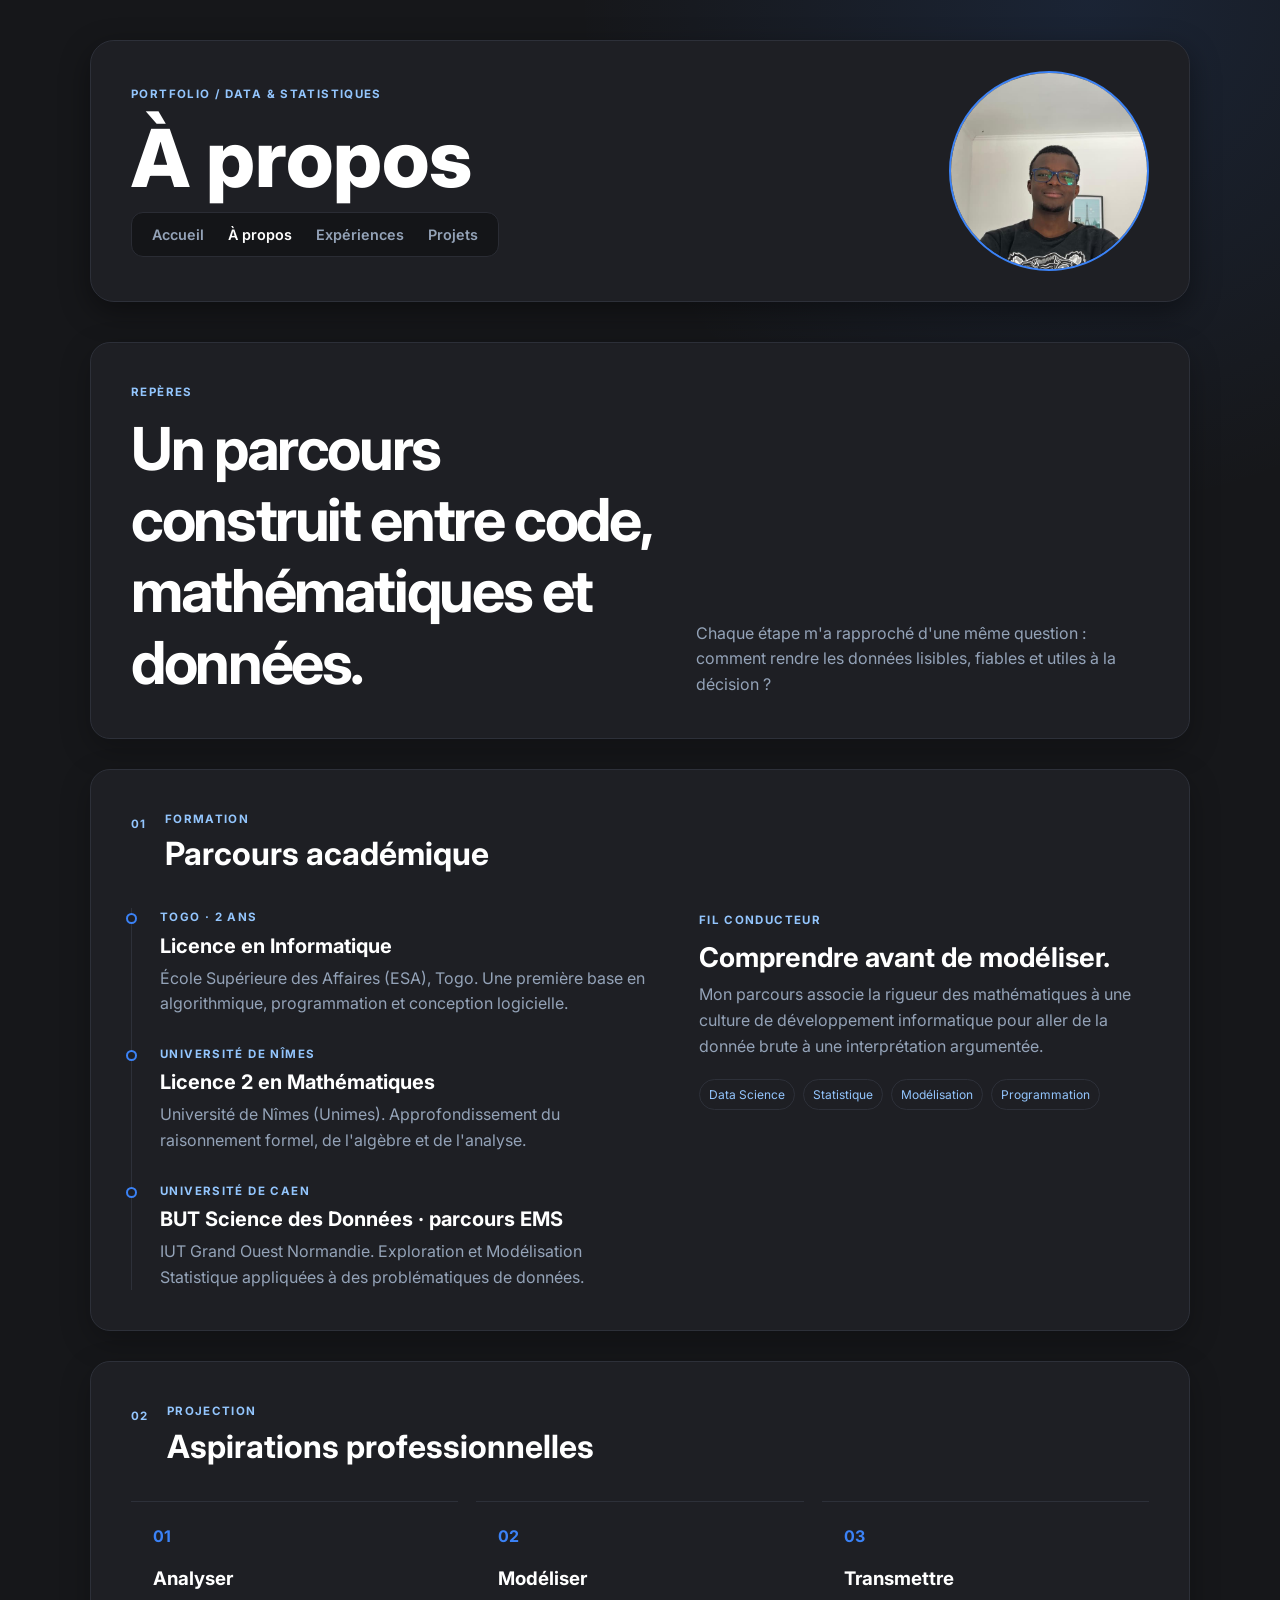
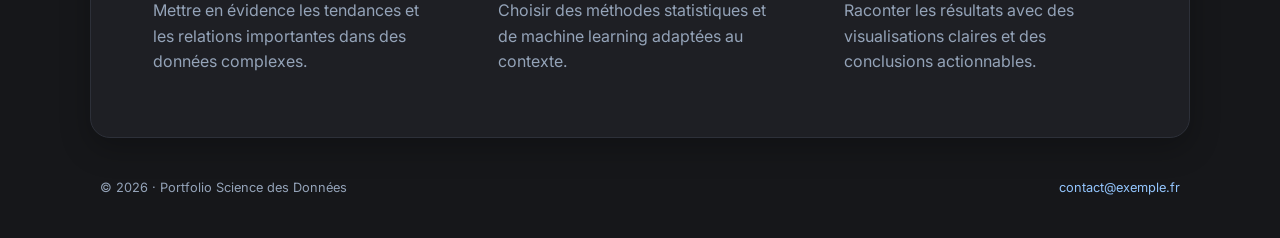
==== apropos.html @ a3a62780 "Je me regal sur mon portfolio" ====
<!DOCTYPE html>
<html lang="fr">
<head>
  <meta charset="UTF-8"><meta name="viewport" content="width=device-width, initial-scale=1.0">
  <meta name="description" content="Parcours académique en informatique, mathématiques et Science des Données.">
  <title>À propos | Portfolio Data</title>
  <link rel="stylesheet" href="style.css"><link rel="preconnect" href="https://fonts.googleapis.com"><link rel="preconnect" href="https://fonts.gstatic.com" crossorigin><link href="https://fonts.googleapis.com/css2?family=Inter:wght@400;500;600;700;800&display=swap" rel="stylesheet">
</head>
<body data-page="apropos">
  <div class="site-container">
    <header class="header-container is-hero" id="heroHeader"><div class="left-block"><p class="eyebrow">Portfolio / Data & statistiques</p><h1 class="greeting">À propos</h1><nav class="nav-bar" aria-label="Navigation principale"><a href="index.html" class="nav-link">Accueil</a><a href="apropos.html" class="nav-link active">À propos</a><a href="experiences.html" class="nav-link">Expériences</a><a href="projets.html" class="nav-link">Projets</a></nav></div><div class="profile-container"><div class="profile-avatar"><img src="Mon_Profil.jpeg" alt="Portrait de l'étudiant en Science des Données"></div></div></header>
    <main class="main-content"><section class="content-section page-intro reveal"><div><p class="eyebrow">Repères</p><h2>Un parcours construit entre code, mathématiques et données.</h2></div><p>Chaque étape m'a rapproché d'une même question : comment rendre les données lisibles, fiables et utiles à la décision ?</p></section>
      <section class="content-section reveal"><div class="section-heading"><span class="section-index">01</span><div><p class="eyebrow">Formation</p><h2>Parcours académique</h2></div></div><div class="about-layout"><div class="timeline"><article class="timeline-item"><span class="timeline-dot"></span><p class="timeline-date">Togo · 2 ans</p><h3>Licence en Informatique</h3><p>École Supérieure des Affaires (ESA), Togo. Une première base en algorithmique, programmation et conception logicielle.</p></article><article class="timeline-item"><span class="timeline-dot"></span><p class="timeline-date">Université de Nîmes</p><h3>Licence 2 en Mathématiques</h3><p>Université de Nîmes (Unimes). Approfondissement du raisonnement formel, de l'algèbre et de l'analyse.</p></article><article class="timeline-item"><span class="timeline-dot"></span><p class="timeline-date">Université de Caen</p><h3>BUT Science des Données · parcours EMS</h3><p>IUT Grand Ouest Normandie. Exploration et Modélisation Statistique appliquées à des problématiques de données.</p></article></div><div class="about-note"><p class="eyebrow">Fil conducteur</p><h3>Comprendre avant de modéliser.</h3><p>Mon parcours associe la rigueur des mathématiques à une culture de développement informatique pour aller de la donnée brute à une interprétation argumentée.</p><div class="tag-list"><span>Data Science</span><span>Statistique</span><span>Modélisation</span><span>Programmation</span></div></div></div></section>
      <section class="content-section reveal"><div class="section-heading"><span class="section-index">02</span><div><p class="eyebrow">Projection</p><h2>Aspirations professionnelles</h2></div></div><div class="goals-grid"><div class="goal-item"><span>01</span><h3>Analyser</h3><p>Mettre en évidence les tendances et les relations importantes dans des données complexes.</p></div><div class="goal-item"><span>02</span><h3>Modéliser</h3><p>Choisir des méthodes statistiques et de machine learning adaptées au contexte.</p></div><div class="goal-item"><span>03</span><h3>Transmettre</h3><p>Raconter les résultats avec des visualisations claires et des conclusions actionnables.</p></div></div></section>
    </main>
    <footer class="site-footer"><p>© 2026 · Portfolio Science des Données</p><a href="mailto:contact@exemple.fr">contact@exemple.fr</a></footer>
  </div><script src="script.js"></script>
</body>
</html>
---- style.css ----
:root {
  --bg-main: #16171a;
  --bg-card: #1e1f24;
  --bg-inner: #141518;
  --border-color: #2d3039;
  --text-primary: #ffffff;
  --text-secondary: #94a3b8;
  --accent-color: #3b82f6;
  --accent-hover: #2563eb;
  --muted-blue: #93c5fd;
  --font-family: "Inter", system-ui, sans-serif;
}

* { box-sizing: border-box; margin: 0; padding: 0; }
html { scroll-behavior: smooth; }
body { background: radial-gradient(circle at 85% 0%, rgba(59, 130, 246, .12), transparent 32rem), var(--bg-main); color: var(--text-secondary); font-family: var(--font-family); line-height: 1.6; padding: 20px; }
.site-container { max-width: 1100px; margin: 0 auto; }
.header-container { min-height: 245px; background: var(--bg-card); border: 1px solid var(--border-color); border-radius: 24px; padding: 30px 40px; margin: 20px auto 40px; display: flex; justify-content: space-between; align-items: center; position: sticky; top: 15px; z-index: 100; box-shadow: 0 10px 30px rgba(0, 0, 0, .4); transition: min-height .35s ease, padding .35s ease, border-radius .35s ease, background .35s ease; }
.left-block { display: flex; flex-direction: column; gap: 14px; }
.eyebrow, .section-index, .card-tag, .timeline-date { color: var(--muted-blue); font-size: .72rem; font-weight: 700; letter-spacing: .12em; text-transform: uppercase; }
.greeting { color: var(--text-primary); font-size: 5rem; font-weight: 800; line-height: 1; transition: font-size .35s ease; }
.nav-bar { display: flex; gap: 24px; background: var(--bg-inner); padding: 10px 20px; border: 1px solid #2a2c34; border-radius: 12px; }
.nav-link { color: var(--text-secondary); font-size: .9rem; font-weight: 600; text-decoration: none; transition: color .2s ease; }
.nav-link:hover, .nav-link.active { color: var(--text-primary); }
.profile-container { margin-left: 40px; }
.profile-avatar { width: 200px; height: 200px; overflow: hidden; border: 2px solid var(--accent-color); border-radius: 50%; background: #2a2c34; flex-shrink: 0; transition: width .35s ease, height .35s ease; }
.profile-avatar img { width: 100%; height: 100%; display: block; object-fit: cover; }
.header-container.is-compact { min-height: 0; padding: 12px 25px; border-radius: 50px; background: rgba(30, 31, 36, .95); backdrop-filter: blur(10px); }
.header-container.is-compact .greeting { font-size: 1.5rem; }
.header-container.is-compact .eyebrow { display: none; }
.header-container.is-compact .profile-avatar { width: 45px; height: 45px; }
.header-container.is-compact .left-block { gap: 0; flex-direction: row; align-items: center; }
.header-container.is-compact .nav-bar { margin-left: 20px; padding-block: 7px; }
.main-content { display: flex; flex-direction: column; gap: 30px; }
.intro-card, .content-section { background: var(--bg-card); border: 1px solid var(--border-color); border-radius: 20px; padding: 40px; box-shadow: 0 10px 30px rgba(0, 0, 0, .25); scroll-margin-top: 130px; }
.intro-card { display: grid; grid-template-columns: 1.5fr 1fr; gap: 35px; }
.badge { display: inline-block; margin-bottom: 20px; padding: 6px 12px; border: 1px solid var(--border-color); border-radius: 999px; background: var(--bg-inner); color: var(--accent-color); font-size: .85rem; font-weight: 600; }
h2, h3, h4 { color: var(--text-primary); line-height: 1.2; }
.intro-card h2 { max-width: 620px; margin-bottom: 15px; font-size: clamp(2.2rem, 5vw, 4rem); letter-spacing: -.04em; }
.summary-text { max-width: 650px; margin-bottom: 30px; font-size: 1.05rem; }
.intro-aside { align-self: end; padding: 24px; border-left: 2px solid var(--accent-color); background: rgba(20, 21, 24, .5); }
.intro-aside strong { display: block; margin: 10px 0; color: var(--text-primary); font-size: 1.2rem; }
.intro-aside strong span { color: var(--accent-color); }
.quick-stats { grid-column: 1 / -1; display: grid; grid-template-columns: repeat(3, 1fr); gap: 20px; margin-top: 5px; }
.stat-item { display: flex; flex-direction: column; gap: 5px; padding-top: 18px; border-top: 1px solid var(--border-color); }
.stat-number { color: var(--text-primary); font-size: 1.5rem; font-weight: 700; }
.stat-label { font-size: .85rem; }
.cta-buttons { display: flex; gap: 15px; flex-wrap: wrap; }
.btn, .card-link, .project-link { font-weight: 600; text-decoration: none; }
.btn { display: inline-block; padding: 12px 20px; border-radius: 10px; transition: transform .2s ease, background-color .2s ease; }
.btn:hover, .project-link:hover, .card-link:hover { transform: translateY(-2px); }
.btn-primary { background: var(--accent-color); color: white; }
.btn-primary:hover { background: var(--accent-hover); }
.btn-secondary { background: var(--bg-inner); color: var(--text-primary); border: 1px solid var(--border-color); }
.section-heading { display: flex; align-items: flex-start; gap: 18px; margin-bottom: 35px; }
.section-heading h2 { margin-top: 7px; font-size: 2rem; }
.section-index { padding-top: 5px; }
.about-layout, .experience-layout { display: grid; grid-template-columns: 1.15fr 1fr; gap: 50px; }
.timeline { position: relative; padding-left: 28px; border-left: 1px solid var(--border-color); }
.timeline-item { position: relative; padding-bottom: 28px; }
.timeline-item:last-child { padding-bottom: 0; }
.timeline-dot { position: absolute; top: 5px; left: -34px; width: 11px; height: 11px; border: 2px solid var(--accent-color); border-radius: 50%; background: var(--bg-card); }
.timeline-date { margin-bottom: 7px; }
.timeline-item h3, .about-note h3, .experience-card h3 { margin-bottom: 8px; font-size: 1.25rem; }
.about-note { padding-top: 3px; }
.about-note h3 { margin-top: 12px; font-size: 1.7rem; }
.tag-list { display: flex; gap: 8px; flex-wrap: wrap; margin-top: 20px; }
.tag-list span, .project-status { padding: 5px 9px; border: 1px solid var(--border-color); border-radius: 999px; color: var(--muted-blue); font-size: .75rem; }
.experience-card { padding: 28px; border: 1px solid var(--border-color); border-radius: 14px; background: var(--bg-inner); }
.experience-card h3 { margin-top: 14px; font-size: 1.7rem; }
.card-link, .project-link { display: inline-flex; justify-content: space-between; margin-top: 25px; color: var(--muted-blue); transition: transform .2s ease; }
.skills-grid { display: grid; grid-template-columns: 1fr 1fr; gap: 12px; }
.skill-group { padding: 18px; border-top: 1px solid var(--border-color); }
.skill-group h3 { margin-bottom: 7px; font-size: 1rem; }
.skill-group p { font-size: .9rem; }
.section-heading-row { justify-content: space-between; }
.section-heading-row > div { display: flex; gap: 18px; }
.section-count { color: var(--muted-blue); font-size: .8rem; }
.projects-grid { display: grid; grid-template-columns: repeat(3, 1fr); gap: 18px; }
.project-card { display: flex; flex-direction: column; min-height: 310px; padding: 23px; border: 1px solid var(--border-color); border-radius: 14px; background: var(--bg-inner); transition: transform .25s ease, border-color .25s ease; }
.project-card:hover { transform: translateY(-5px); border-color: var(--accent-color); }
.project-top { display: flex; justify-content: space-between; align-items: center; margin-bottom: 30px; }
.project-number { color: var(--accent-color); font-weight: 700; }
.project-card h3 { margin-bottom: 12px; font-size: 1.25rem; }
.project-card p { font-size: .9rem; }
.project-card .project-link { margin-top: auto; }
.site-footer { display: flex; justify-content: space-between; padding: 40px 10px 20px; font-size: .8rem; }
.site-footer a { color: var(--muted-blue); text-decoration: none; }
.page-intro { display: grid; grid-template-columns: 1.15fr 1fr; align-items: end; gap: 45px; }
.page-intro h2 { max-width: 650px; margin-top: 12px; font-size: clamp(2.2rem, 5vw, 3.7rem); letter-spacing: -.04em; }
.page-intro > p { max-width: 430px; }
.preview-grid { display: grid; grid-template-columns: repeat(3, 1fr); gap: 18px; }
.preview-card { display: flex; flex-direction: column; min-height: 240px; padding: 23px; border: 1px solid var(--border-color); border-radius: 14px; background: var(--bg-inner); text-decoration: none; transition: transform .25s ease, border-color .25s ease; }
.preview-card:hover { transform: translateY(-5px); border-color: var(--accent-color); }
.preview-card h3 { margin: 14px 0 10px; font-size: 1.2rem; }
.preview-card p { font-size: .9rem; }
.preview-card .card-link { margin-top: auto; }
.goals-grid { display: grid; grid-template-columns: repeat(3, 1fr); gap: 18px; }
.goal-item { padding: 22px; border-top: 1px solid var(--border-color); }
.goal-item > span { color: var(--accent-color); font-weight: 700; }
.goal-item h3 { margin: 18px 0 8px; }
.skills-grid-large .skill-group { min-height: 145px; }
.skill-detail { display: block; margin-top: 12px; color: var(--text-secondary); font-size: .8rem; }
.clean-list { display: grid; gap: 8px; margin-top: 22px; padding-left: 18px; color: var(--text-secondary); font-size: .9rem; }
.placeholder-note { margin-top: 24px; color: var(--muted-blue); font-size: .8rem; }
.reveal { opacity: 0; transform: translateY(18px); transition: opacity .6s ease, transform .6s ease; }
.reveal.visible { opacity: 1; transform: translateY(0); }
@media (prefers-reduced-motion: reduce) { *, *::before, *::after { scroll-behavior: auto !important; transition-duration: .01ms !important; animation-duration: .01ms !important; } .reveal { opacity: 1; transform: none; } }
@media (max-width: 768px) {
  body { padding: 10px; }
  .header-container { min-height: 205px; padding: 25px; }
  .greeting { font-size: 3.2rem; }
  .profile-avatar { width: 140px; height: 140px; }
  .profile-container { margin-left: 20px; }
  .intro-card, .content-section { padding: 28px; }
  .intro-card, .about-layout, .experience-layout { grid-template-columns: 1fr; }
  .page-intro { grid-template-columns: 1fr; gap: 20px; }
  .intro-aside { align-self: auto; }
  .quick-stats, .projects-grid, .preview-grid, .goals-grid { grid-template-columns: 1fr; }
  .project-card { min-height: 260px; }
}
@media (max-width: 550px) {
  .header-container { align-items: flex-start; padding: 20px; }
  .profile-container { margin-left: 10px; }
  .profile-avatar { width: 90px; height: 90px; }
  .greeting { font-size: 2.2rem; }
  .nav-bar { gap: 9px; padding: 8px 10px; flex-wrap: wrap; }
  .nav-link { font-size: .75rem; }
  .header-container.is-compact .left-block { align-items: flex-start; flex-direction: column; }
  .header-container.is-compact .nav-bar { margin: 8px 0 0; }
  .intro-card h2 { font-size: 2.25rem; }
  .section-heading h2 { font-size: 1.6rem; }
  .section-heading-row { flex-direction: column; gap: 12px; }
  .site-footer { flex-direction: column; gap: 8px; }
}
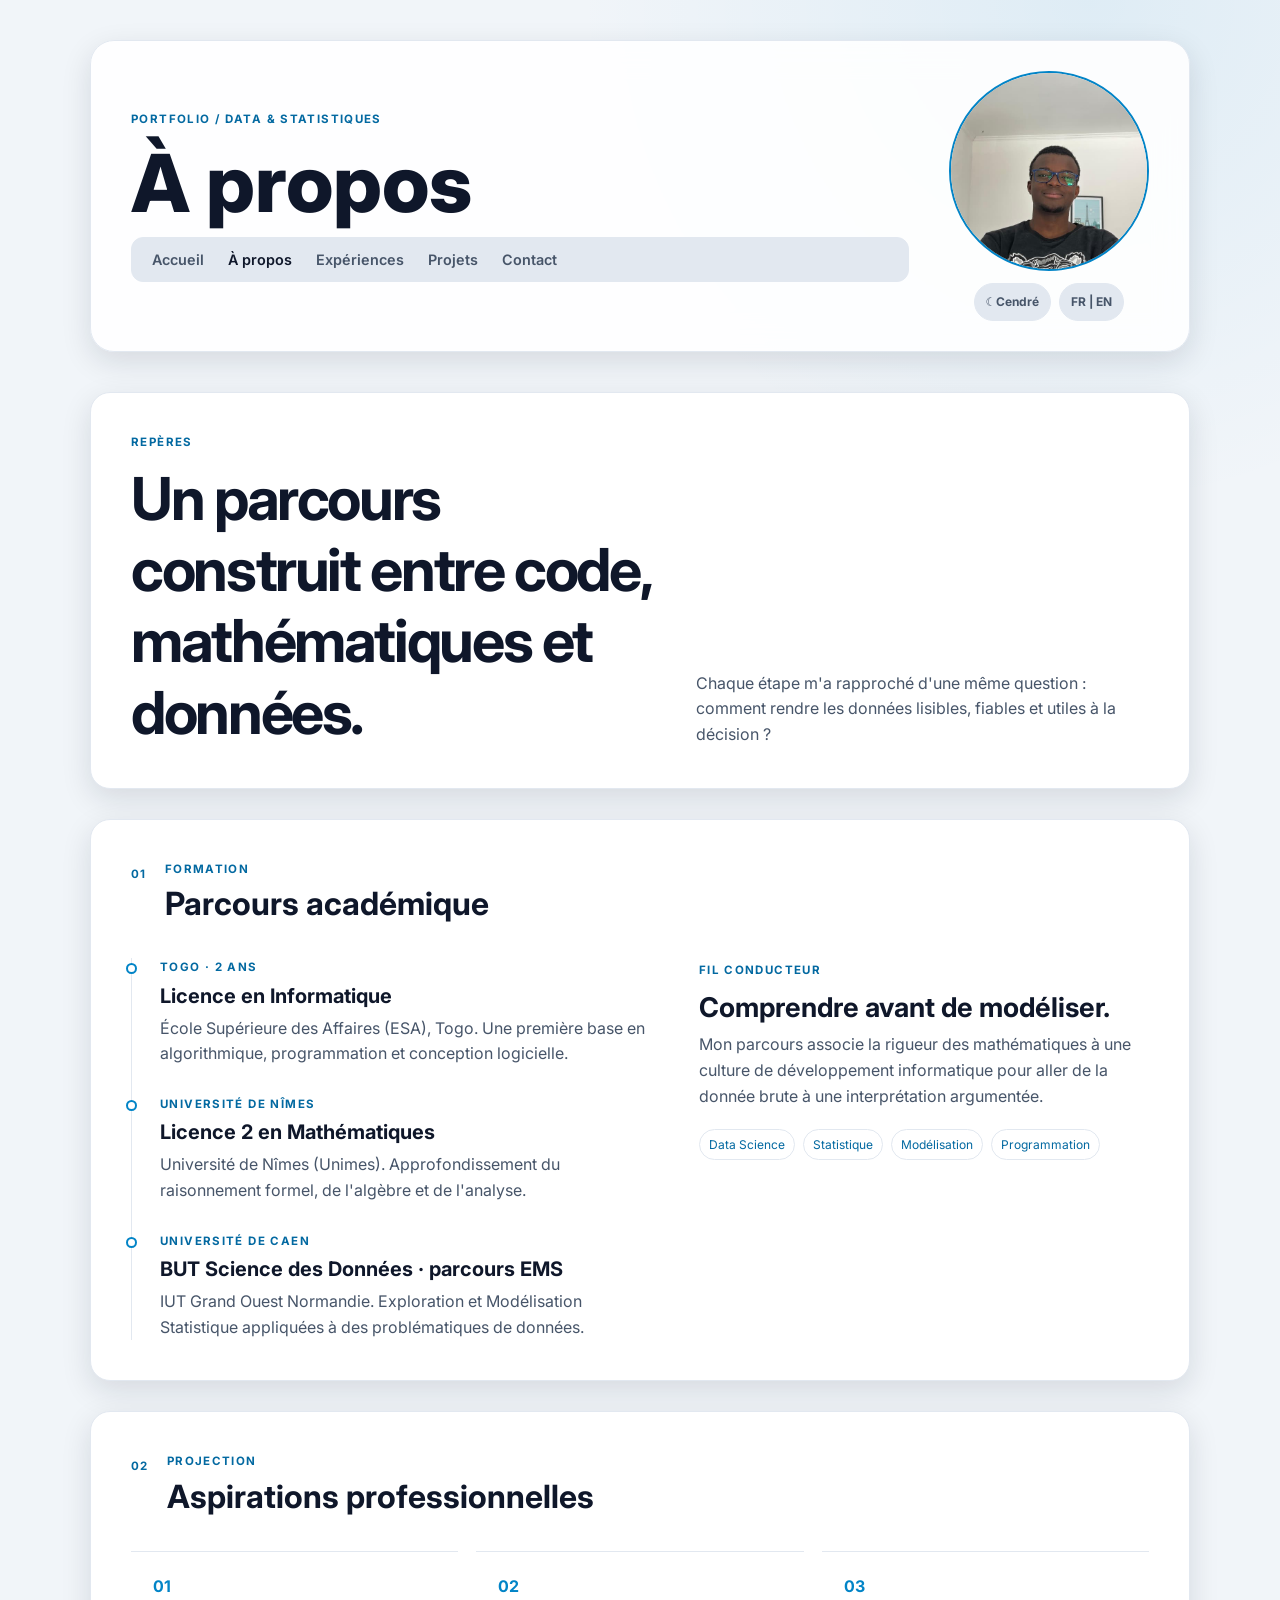
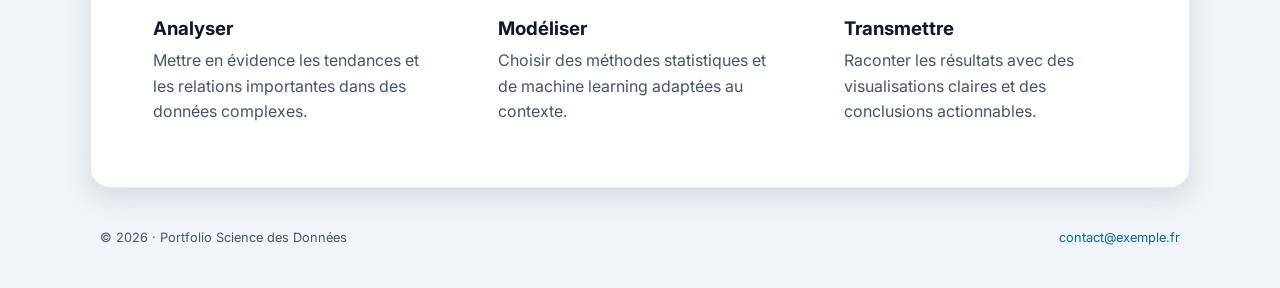
==== commit 997bd902: "un nouveau code" ====
--- a/apropos.html
+++ b/apropos.html
@@ -8,7 +8,7 @@
 </head>
 <body data-page="apropos">
   <div class="site-container">
-    <header class="header-container is-hero" id="heroHeader"><div class="left-block"><p class="eyebrow">Portfolio / Data & statistiques</p><h1 class="greeting">À propos</h1><nav class="nav-bar" aria-label="Navigation principale"><a href="index.html" class="nav-link">Accueil</a><a href="apropos.html" class="nav-link active">À propos</a><a href="experiences.html" class="nav-link">Expériences</a><a href="projets.html" class="nav-link">Projets</a></nav></div><div class="profile-container"><div class="profile-avatar"><img src="Mon_Profil.jpeg" alt="Portrait de l'étudiant en Science des Données"></div></div></header>
+    <header class="header-container is-hero" id="heroHeader"><div class="left-block"><p class="eyebrow">Portfolio / Data & statistiques</p><h1 class="greeting">À propos</h1><nav class="nav-bar" aria-label="Navigation principale"><a href="index.html" class="nav-link">Accueil</a><a href="apropos.html" class="nav-link active">À propos</a><a href="experiences.html" class="nav-link">Expériences</a><a href="projets.html" class="nav-link">Projets</a><a href="contact.html" class="nav-link">Contact</a></nav></div><div class="header-actions"><button class="theme-toggle" type="button" aria-label="Changer de thème"><span aria-hidden="true">◐</span><span class="theme-label">Bleu</span></button><button class="language-toggle" type="button" aria-label="Changer de langue">FR <span aria-hidden="true">|</span> EN</button></div><div class="profile-container"><div class="profile-avatar"><img src="Mon_Profil.jpeg" alt="Portrait de l'étudiant en Science des Données"></div></div></header>
     <main class="main-content"><section class="content-section page-intro reveal"><div><p class="eyebrow">Repères</p><h2>Un parcours construit entre code, mathématiques et données.</h2></div><p>Chaque étape m'a rapproché d'une même question : comment rendre les données lisibles, fiables et utiles à la décision ?</p></section>
       <section class="content-section reveal"><div class="section-heading"><span class="section-index">01</span><div><p class="eyebrow">Formation</p><h2>Parcours académique</h2></div></div><div class="about-layout"><div class="timeline"><article class="timeline-item"><span class="timeline-dot"></span><p class="timeline-date">Togo · 2 ans</p><h3>Licence en Informatique</h3><p>École Supérieure des Affaires (ESA), Togo. Une première base en algorithmique, programmation et conception logicielle.</p></article><article class="timeline-item"><span class="timeline-dot"></span><p class="timeline-date">Université de Nîmes</p><h3>Licence 2 en Mathématiques</h3><p>Université de Nîmes (Unimes). Approfondissement du raisonnement formel, de l'algèbre et de l'analyse.</p></article><article class="timeline-item"><span class="timeline-dot"></span><p class="timeline-date">Université de Caen</p><h3>BUT Science des Données · parcours EMS</h3><p>IUT Grand Ouest Normandie. Exploration et Modélisation Statistique appliquées à des problématiques de données.</p></article></div><div class="about-note"><p class="eyebrow">Fil conducteur</p><h3>Comprendre avant de modéliser.</h3><p>Mon parcours associe la rigueur des mathématiques à une culture de développement informatique pour aller de la donnée brute à une interprétation argumentée.</p><div class="tag-list"><span>Data Science</span><span>Statistique</span><span>Modélisation</span><span>Programmation</span></div></div></div></section>
       <section class="content-section reveal"><div class="section-heading"><span class="section-index">02</span><div><p class="eyebrow">Projection</p><h2>Aspirations professionnelles</h2></div></div><div class="goals-grid"><div class="goal-item"><span>01</span><h3>Analyser</h3><p>Mettre en évidence les tendances et les relations importantes dans des données complexes.</p></div><div class="goal-item"><span>02</span><h3>Modéliser</h3><p>Choisir des méthodes statistiques et de machine learning adaptées au contexte.</p></div><div class="goal-item"><span>03</span><h3>Transmettre</h3><p>Raconter les résultats avec des visualisations claires et des conclusions actionnables.</p></div></div></section>
--- a/style.css
+++ b/style.css
@@ -1,44 +1,67 @@
 :root {
-  --bg-main: #16171a;
-  --bg-card: #1e1f24;
-  --bg-inner: #141518;
-  --border-color: #2d3039;
-  --text-primary: #ffffff;
-  --text-secondary: #94a3b8;
-  --accent-color: #3b82f6;
-  --accent-hover: #2563eb;
-  --muted-blue: #93c5fd;
+  --bg-main: #f1f5f9;
+  --bg-card: #ffffff;
+  --bg-inner: #e2e8f0;
+  --border-color: #e2e8f0;
+  --text-primary: #0f172a;
+  --text-secondary: #475569;
+  --accent-color: #0284c7;
+  --accent-hover: #0369a1;
+  --muted-blue: #0369a1;
+  --header-compact-bg: rgba(255, 255, 255, .94);
+  --header-bg: rgba(255, 255, 255, .88);
+  --aside-bg: rgba(241, 245, 249, .75);
+  --shadow-color: rgba(15, 23, 42, .12);
   --font-family: "Inter", system-ui, sans-serif;
 }
+:root[data-theme="dark"] { --bg-main: #16171a; --bg-card: #1e1f24; --bg-inner: #141518; --border-color: #2d3039; --text-primary: #ffffff; --text-secondary: #94a3b8; --accent-color: #3b82f6; --accent-hover: #2563eb; --muted-blue: #93c5fd; --header-compact-bg: rgba(30, 31, 36, .95); --header-bg: rgba(30, 31, 36, .88); --aside-bg: rgba(20, 21, 24, .5); --shadow-color: rgba(0, 0, 0, .4); }
 
 * { box-sizing: border-box; margin: 0; padding: 0; }
 html { scroll-behavior: smooth; }
-body { background: radial-gradient(circle at 85% 0%, rgba(59, 130, 246, .12), transparent 32rem), var(--bg-main); color: var(--text-secondary); font-family: var(--font-family); line-height: 1.6; padding: 20px; }
+body { background: radial-gradient(circle at 85% 0%, rgba(2, 132, 199, .08), transparent 32rem), var(--bg-main); color: var(--text-secondary); font-family: var(--font-family); line-height: 1.6; padding: 20px; transition: background-color .25s ease, color .25s ease; }
 .site-container { max-width: 1100px; margin: 0 auto; }
-.header-container { min-height: 245px; background: var(--bg-card); border: 1px solid var(--border-color); border-radius: 24px; padding: 30px 40px; margin: 20px auto 40px; display: flex; justify-content: space-between; align-items: center; position: sticky; top: 15px; z-index: 100; box-shadow: 0 10px 30px rgba(0, 0, 0, .4); transition: min-height .35s ease, padding .35s ease, border-radius .35s ease, background .35s ease; }
-.left-block { display: flex; flex-direction: column; gap: 14px; }
+.header-container { width: 100%; height: 312px; min-height: 312px; background: var(--header-bg); border: 1px solid var(--border-color); border-bottom-color: var(--border-color); border-radius: 24px; padding: 30px 40px; margin: 20px auto 40px; display: flex; flex-wrap: nowrap; justify-content: space-between; align-items: center; position: sticky; top: 15px; z-index: 100; box-shadow: 0 10px 30px var(--shadow-color); backdrop-filter: blur(16px); -webkit-backdrop-filter: blur(16px); transition: height .35s ease, min-height .35s ease, padding .35s ease, margin-bottom .35s ease, border-radius .35s ease, background .35s ease; }
+.left-block { position: relative; display: flex; flex: 1 1 auto; min-width: 0; flex-direction: column; gap: 14px; }
 .eyebrow, .section-index, .card-tag, .timeline-date { color: var(--muted-blue); font-size: .72rem; font-weight: 700; letter-spacing: .12em; text-transform: uppercase; }
 .greeting { color: var(--text-primary); font-size: 5rem; font-weight: 800; line-height: 1; transition: font-size .35s ease; }
-.nav-bar { display: flex; gap: 24px; background: var(--bg-inner); padding: 10px 20px; border: 1px solid #2a2c34; border-radius: 12px; }
+.nav-bar { display: flex; flex-direction: row; width: justify-content !important; align-items: center; gap: 24px; background: var(--bg-inner); padding: 10px 20px; border: 1px solid var(--border-color); border-radius: 12px; }
+.nav-bar .nav-link { min-height: 0; display: flex; align-items: center; padding: 0; border-radius: 8px; }
+.nav-bar .nav-link:hover, .nav-bar .nav-link.active { background: transparent; }
 .nav-link { color: var(--text-secondary); font-size: .9rem; font-weight: 600; text-decoration: none; transition: color .2s ease; }
 .nav-link:hover, .nav-link.active { color: var(--text-primary); }
-.profile-container { margin-left: 40px; }
-.profile-avatar { width: 200px; height: 200px; overflow: hidden; border: 2px solid var(--accent-color); border-radius: 50%; background: #2a2c34; flex-shrink: 0; transition: width .35s ease, height .35s ease; }
+.mobile-language-toggle { display: none; border: 0; border-top: 1px solid var(--border-color); background: transparent; color: var(--muted-blue); cursor: pointer; font: inherit; font-size: .8rem; font-weight: 700; padding: 12px; text-align: left; }
+.mobile-menu-toggle { display: none; align-items: center; gap: 9px; width: fit-content; border: 1px solid var(--border-color); border-radius: 9px; background: var(--bg-inner); color: var(--text-primary); cursor: pointer; font: inherit; font-size: .82rem; font-weight: 700; padding: 10px 13px; }
+.menu-icon { display: grid; gap: 4px; width: 18px; }
+.menu-icon span { display: block; height: 2px; border-radius: 2px; background: currentColor; transition: transform .2s ease, opacity .2s ease; }
+.mobile-menu-toggle[aria-expanded="true"] .menu-icon span:first-child { transform: translateY(6px) rotate(45deg); }
+.mobile-menu-toggle[aria-expanded="true"] .menu-icon span:nth-child(2) { opacity: 0; }
+.mobile-menu-toggle[aria-expanded="true"] .menu-icon span:last-child { transform: translateY(-6px) rotate(-45deg); }
+.profile-container { display: flex; flex: 0 0 auto; flex-direction: column; align-items: center; gap: 12px; margin-left: 40px; }
+.header-actions { display: flex; align-items: center; justify-content: center; gap: 8px; }
+.theme-toggle, .language-toggle { border: 1px solid var(--border-color); border-radius: 999px; background: var(--bg-inner); color: var(--text-secondary); cursor: pointer; font: inherit; font-size: .75rem; font-weight: 700; padding: 8px 11px; }
+.theme-toggle:hover, .language-toggle:hover { color: var(--text-primary); border-color: var(--accent-color); }
+.profile-avatar { width: 200px; height: 200px; overflow: hidden; border: 2px solid var(--accent-color); border-radius: 50%; background: var(--bg-inner); flex-shrink: 0; transition: width .35s ease, height .35s ease; }
 .profile-avatar img { width: 100%; height: 100%; display: block; object-fit: cover; }
-.header-container.is-compact { min-height: 0; padding: 12px 25px; border-radius: 50px; background: rgba(30, 31, 36, .95); backdrop-filter: blur(10px); }
+.header-container.is-compact { height: 71px; min-height: 71px; padding: 12px 25px; margin-bottom: 281px; border-radius: 50px; background: var(--header-compact-bg); backdrop-filter: blur(10px); }
 .header-container.is-compact .greeting { font-size: 1.5rem; }
 .header-container.is-compact .eyebrow { display: none; }
 .header-container.is-compact .profile-avatar { width: 45px; height: 45px; }
+.header-container.is-compact .profile-container { flex-direction: row; gap: 8px; margin-left: 20px; }
+.header-container.is-compact .header-actions { margin: 0; }
 .header-container.is-compact .left-block { gap: 0; flex-direction: row; align-items: center; }
-.header-container.is-compact .nav-bar { margin-left: 20px; padding-block: 7px; }
+.header-container.is-compact .mobile-menu-toggle { display: inline-flex; order: -1; margin-right: 10px; }
+.header-container.is-compact .nav-bar { position: absolute; top: calc(100% + 10px); left: 0; z-index: 20; display: none; width: 240px; margin: 0; flex-direction: column; align-items: stretch; gap: 0; padding: 6px; background: var(--header-bg); border: 1px solid var(--border-color); border-radius: 14px; box-shadow: 0 14px 30px var(--shadow-color); backdrop-filter: blur(16px); -webkit-backdrop-filter: blur(16px); }
+.header-container.is-compact .nav-bar.is-open { display: flex; }
+.header-container.is-compact .nav-bar.is-open .nav-link { min-height: 44px; display: flex; align-items: center; padding: 8px 12px; }
+.header-container.is-compact .nav-bar.is-open .mobile-language-toggle { display: block; min-height: 44px; }
 .main-content { display: flex; flex-direction: column; gap: 30px; }
-.intro-card, .content-section { background: var(--bg-card); border: 1px solid var(--border-color); border-radius: 20px; padding: 40px; box-shadow: 0 10px 30px rgba(0, 0, 0, .25); scroll-margin-top: 130px; }
+.intro-card, .content-section { background: var(--bg-card); border: 1px solid var(--border-color); border-radius: 20px; padding: 40px; box-shadow: 0 10px 30px var(--shadow-color); scroll-margin-top: 130px; }
 .intro-card { display: grid; grid-template-columns: 1.5fr 1fr; gap: 35px; }
 .badge { display: inline-block; margin-bottom: 20px; padding: 6px 12px; border: 1px solid var(--border-color); border-radius: 999px; background: var(--bg-inner); color: var(--accent-color); font-size: .85rem; font-weight: 600; }
 h2, h3, h4 { color: var(--text-primary); line-height: 1.2; }
 .intro-card h2 { max-width: 620px; margin-bottom: 15px; font-size: clamp(2.2rem, 5vw, 4rem); letter-spacing: -.04em; }
 .summary-text { max-width: 650px; margin-bottom: 30px; font-size: 1.05rem; }
-.intro-aside { align-self: end; padding: 24px; border-left: 2px solid var(--accent-color); background: rgba(20, 21, 24, .5); }
+.intro-aside { align-self: end; padding: 24px; border-left: 2px solid var(--accent-color); background: var(--aside-bg); }
 .intro-aside strong { display: block; margin: 10px 0; color: var(--text-primary); font-size: 1.2rem; }
 .intro-aside strong span { color: var(--accent-color); }
 .quick-stats { grid-column: 1 / -1; display: grid; grid-template-columns: repeat(3, 1fr); gap: 20px; margin-top: 5px; }
@@ -103,12 +126,41 @@
 .skill-detail { display: block; margin-top: 12px; color: var(--text-secondary); font-size: .8rem; }
 .clean-list { display: grid; gap: 8px; margin-top: 22px; padding-left: 18px; color: var(--text-secondary); font-size: .9rem; }
 .placeholder-note { margin-top: 24px; color: var(--muted-blue); font-size: .8rem; }
+.contact-layout { display: grid; grid-template-columns: .8fr 1.2fr; gap: 45px; }
+.contact-intro h2 { margin: 12px 0; font-size: 2.2rem; }
+.contact-form { display: grid; gap: 16px; }
+.form-row { display: grid; grid-template-columns: 1fr 1fr; gap: 16px; }
+.form-field { display: grid; gap: 7px; }
+.form-field label { color: var(--text-primary); font-size: .82rem; font-weight: 700; }
+.form-field input, .form-field textarea { width: 100%; border: 1px solid var(--border-color); border-radius: 8px; background: var(--bg-inner); color: var(--text-primary); font: inherit; padding: 12px 14px; }
+.form-field textarea { min-height: 155px; resize: vertical; }
+.form-field input:focus, .form-field textarea:focus { outline: 2px solid var(--accent-color); outline-offset: 2px; }
+.form-status { min-height: 1.5em; color: var(--muted-blue); font-size: .88rem; }
 .reveal { opacity: 0; transform: translateY(18px); transition: opacity .6s ease, transform .6s ease; }
 .reveal.visible { opacity: 1; transform: translateY(0); }
 @media (prefers-reduced-motion: reduce) { *, *::before, *::after { scroll-behavior: auto !important; transition-duration: .01ms !important; animation-duration: .01ms !important; } .reveal { opacity: 1; transform: none; } }
+@media (max-width: 900px) {
+  .header-container { padding-inline: 28px; }
+  .left-block { flex: 1 1 calc(100% - 110px); min-width: 0; }
+  .mobile-menu-toggle { display: inline-flex; align-self: flex-start; }
+  .header-container .nav-bar { position: absolute; top: calc(100% + 10px); left: 0; z-index: 20; display: none; width: 100%; min-width: 220px; margin: 0; flex-direction: column; align-items: stretch; gap: 0; padding: 8px; background: var(--header-bg); border: 1px solid var(--border-color); border-radius: 14px; box-shadow: 0 14px 30px var(--shadow-color); backdrop-filter: blur(16px); -webkit-backdrop-filter: blur(16px); }
+  .header-container .nav-bar.is-open { display: flex; padding: 6px; }
+  .header-container .nav-bar.is-open .nav-link { min-height: 44px; display: flex; align-items: center; padding: 8px 12px; }
+  .header-container .nav-bar.is-open .nav-link:hover, .header-container .nav-bar.is-open .nav-link.active { background: var(--bg-inner); }
+  .header-container .nav-bar.is-open .mobile-language-toggle { display: block; min-height: 44px; }
+}
 @media (max-width: 768px) {
   body { padding: 10px; }
-  .header-container { min-height: 205px; padding: 25px; }
+  .header-container { height: 205px; min-height: 205px; padding: 25px; flex-wrap: nowrap; }
+  .header-container.is-compact { margin-bottom: 174px; }
+  .left-block { flex: 1 1 auto; min-width: 0; }
+  .header-container.is-compact .left-block { flex-direction: row; flex-wrap: wrap; align-items: center; gap: 8px; }
+  .header-container.is-compact .nav-bar { margin: 0; }
+  .mobile-menu-toggle { display: inline-flex; align-self: flex-start; }
+  .header-container .nav-bar { display: none; width: 100%; margin: 0; }
+  .header-container .nav-bar.is-open { display: flex; flex-direction: column; gap: 0; padding: 6px; }
+  .header-container .nav-bar.is-open .nav-link { min-height: 44px; display: flex; align-items: center; padding: 8px 12px; }
+  .header-container .nav-bar.is-open .mobile-language-toggle { display: block; min-height: 44px; }
   .greeting { font-size: 3.2rem; }
   .profile-avatar { width: 140px; height: 140px; }
   .profile-container { margin-left: 20px; }
@@ -118,18 +170,23 @@
   .intro-aside { align-self: auto; }
   .quick-stats, .projects-grid, .preview-grid, .goals-grid { grid-template-columns: 1fr; }
   .project-card { min-height: 260px; }
+  .contact-layout { grid-template-columns: 1fr; gap: 28px; }
 }
 @media (max-width: 550px) {
   .header-container { align-items: flex-start; padding: 20px; }
-  .profile-container { margin-left: 10px; }
+  .profile-container { flex: 0 0 auto; margin-left: 10px; }
   .profile-avatar { width: 90px; height: 90px; }
   .greeting { font-size: 2.2rem; }
   .nav-bar { gap: 9px; padding: 8px 10px; flex-wrap: wrap; }
   .nav-link { font-size: .75rem; }
-  .header-container.is-compact .left-block { align-items: flex-start; flex-direction: column; }
-  .header-container.is-compact .nav-bar { margin: 8px 0 0; }
+  .header-container.is-compact .left-block { align-items: flex-start; flex-direction: row; flex-wrap: wrap; }
+  .header-container.is-compact .nav-bar { margin: 0; }
   .intro-card h2 { font-size: 2.25rem; }
   .section-heading h2 { font-size: 1.6rem; }
   .section-heading-row { flex-direction: column; gap: 12px; }
   .site-footer { flex-direction: column; gap: 8px; }
+  .header-container.is-compact .profile-container { margin-left: 10px; }
+  .header-container.is-compact .theme-label { display: none; }
+  .header-container.is-compact .theme-toggle, .header-container.is-compact .language-toggle { padding-inline: 9px; }
+  .form-row { grid-template-columns: 1fr; }
 }
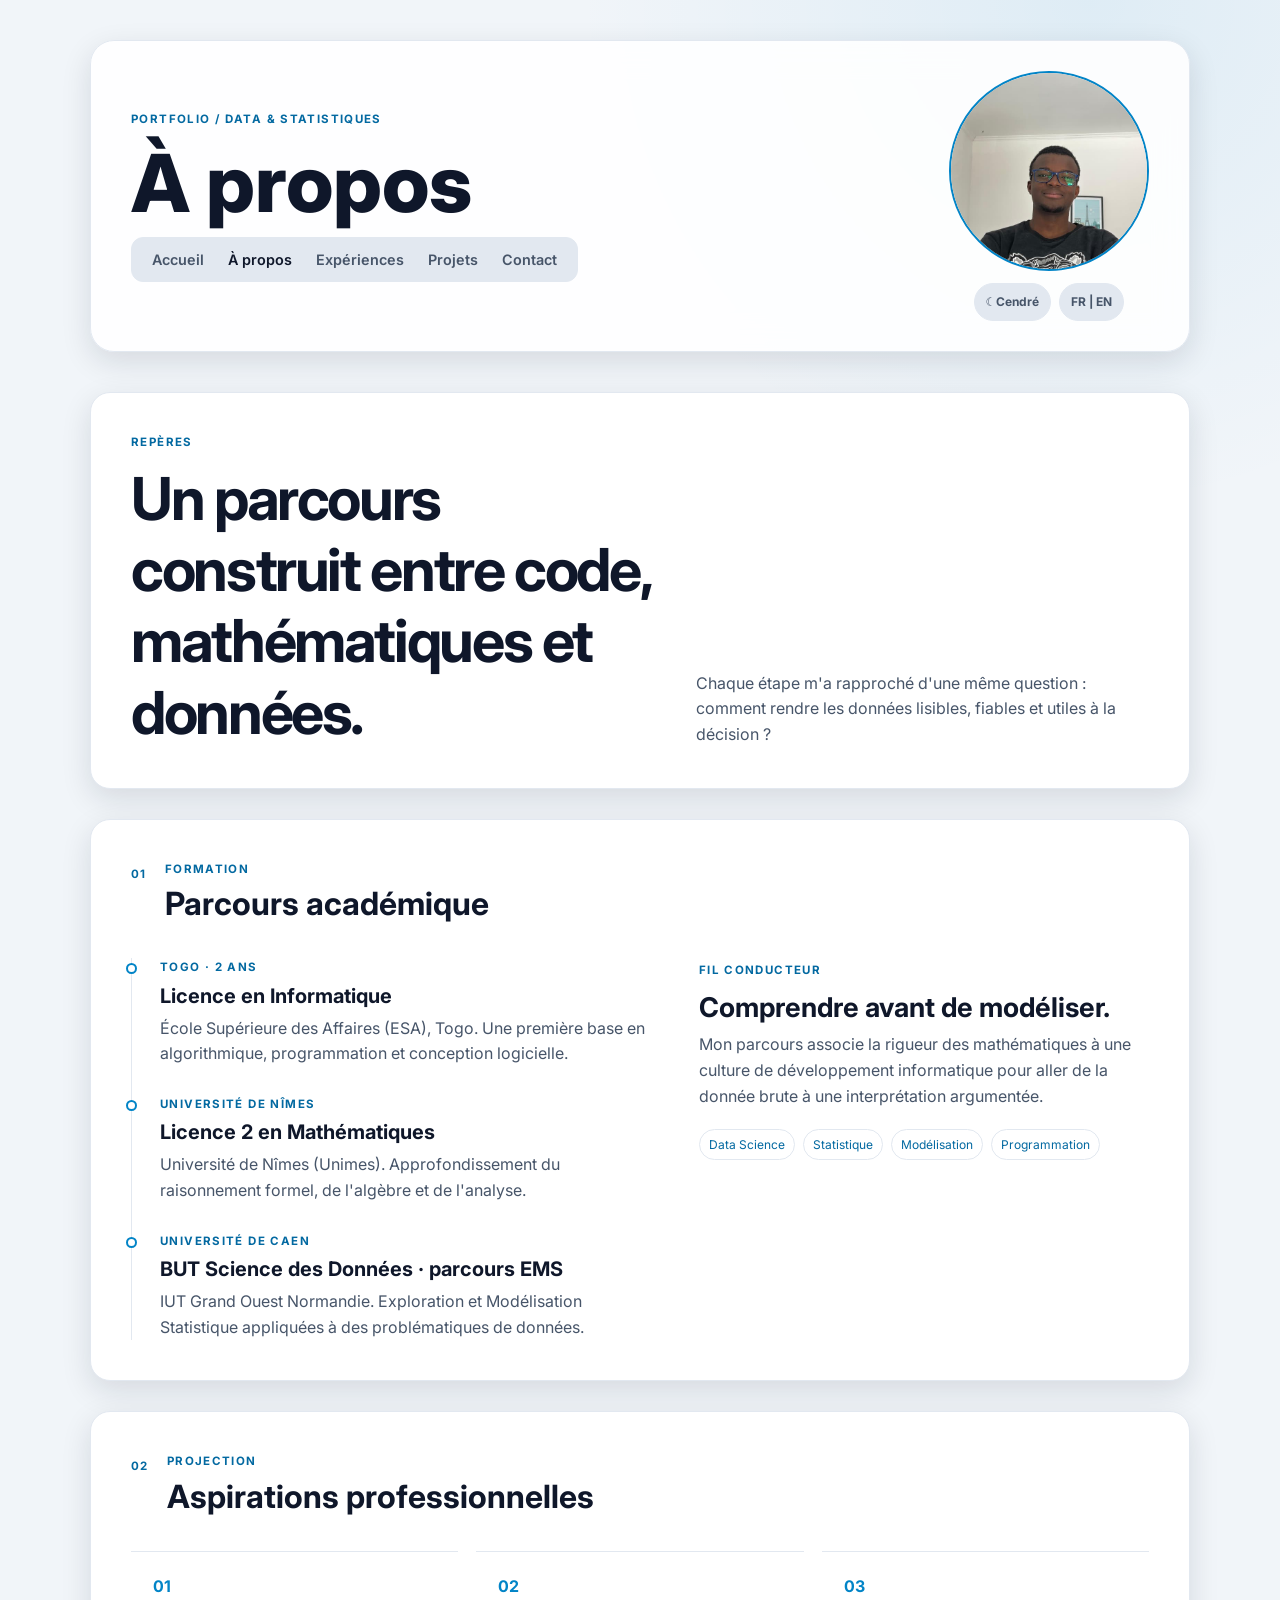
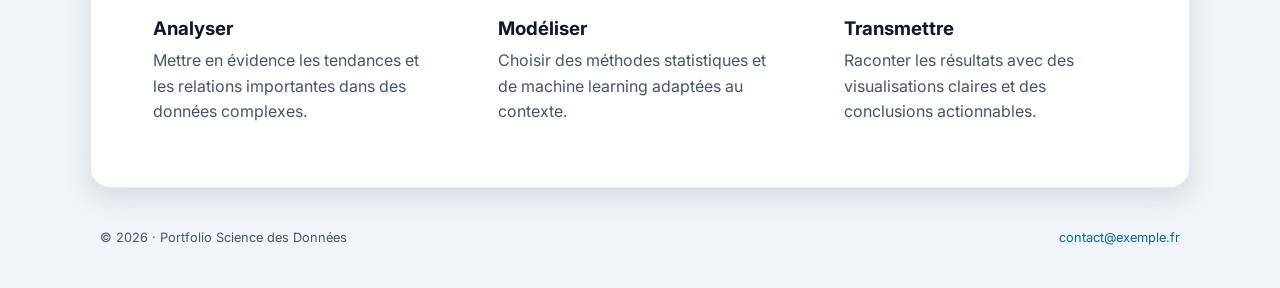
==== commit 3b1864bf: "une nouvelle modification" ====
--- a/apropos.html
+++ b/apropos.html
@@ -1,19 +1,126 @@
 <!DOCTYPE html>
 <html lang="fr">
 <head>
-  <meta charset="UTF-8"><meta name="viewport" content="width=device-width, initial-scale=1.0">
+  <meta charset="UTF-8">
+  <meta name="viewport" content="width=device-width, initial-scale=1.0">
   <meta name="description" content="Parcours académique en informatique, mathématiques et Science des Données.">
   <title>À propos | Portfolio Data</title>
-  <link rel="stylesheet" href="style.css"><link rel="preconnect" href="https://fonts.googleapis.com"><link rel="preconnect" href="https://fonts.gstatic.com" crossorigin><link href="https://fonts.googleapis.com/css2?family=Inter:wght@400;500;600;700;800&display=swap" rel="stylesheet">
+  <link rel="stylesheet" href="style.css">
+  <link rel="preconnect" href="https://fonts.googleapis.com">
+  <link rel="preconnect" href="https://fonts.gstatic.com" crossorigin>
+  <link href="https://fonts.googleapis.com/css2?family=Inter:wght@400;500;600;700;800&display=swap" rel="stylesheet">
 </head>
 <body data-page="apropos">
   <div class="site-container">
-    <header class="header-container is-hero" id="heroHeader"><div class="left-block"><p class="eyebrow">Portfolio / Data & statistiques</p><h1 class="greeting">À propos</h1><nav class="nav-bar" aria-label="Navigation principale"><a href="index.html" class="nav-link">Accueil</a><a href="apropos.html" class="nav-link active">À propos</a><a href="experiences.html" class="nav-link">Expériences</a><a href="projets.html" class="nav-link">Projets</a><a href="contact.html" class="nav-link">Contact</a></nav></div><div class="header-actions"><button class="theme-toggle" type="button" aria-label="Changer de thème"><span aria-hidden="true">◐</span><span class="theme-label">Bleu</span></button><button class="language-toggle" type="button" aria-label="Changer de langue">FR <span aria-hidden="true">|</span> EN</button></div><div class="profile-container"><div class="profile-avatar"><img src="Mon_Profil.jpeg" alt="Portrait de l'étudiant en Science des Données"></div></div></header>
-    <main class="main-content"><section class="content-section page-intro reveal"><div><p class="eyebrow">Repères</p><h2>Un parcours construit entre code, mathématiques et données.</h2></div><p>Chaque étape m'a rapproché d'une même question : comment rendre les données lisibles, fiables et utiles à la décision ?</p></section>
-      <section class="content-section reveal"><div class="section-heading"><span class="section-index">01</span><div><p class="eyebrow">Formation</p><h2>Parcours académique</h2></div></div><div class="about-layout"><div class="timeline"><article class="timeline-item"><span class="timeline-dot"></span><p class="timeline-date">Togo · 2 ans</p><h3>Licence en Informatique</h3><p>École Supérieure des Affaires (ESA), Togo. Une première base en algorithmique, programmation et conception logicielle.</p></article><article class="timeline-item"><span class="timeline-dot"></span><p class="timeline-date">Université de Nîmes</p><h3>Licence 2 en Mathématiques</h3><p>Université de Nîmes (Unimes). Approfondissement du raisonnement formel, de l'algèbre et de l'analyse.</p></article><article class="timeline-item"><span class="timeline-dot"></span><p class="timeline-date">Université de Caen</p><h3>BUT Science des Données · parcours EMS</h3><p>IUT Grand Ouest Normandie. Exploration et Modélisation Statistique appliquées à des problématiques de données.</p></article></div><div class="about-note"><p class="eyebrow">Fil conducteur</p><h3>Comprendre avant de modéliser.</h3><p>Mon parcours associe la rigueur des mathématiques à une culture de développement informatique pour aller de la donnée brute à une interprétation argumentée.</p><div class="tag-list"><span>Data Science</span><span>Statistique</span><span>Modélisation</span><span>Programmation</span></div></div></div></section>
-      <section class="content-section reveal"><div class="section-heading"><span class="section-index">02</span><div><p class="eyebrow">Projection</p><h2>Aspirations professionnelles</h2></div></div><div class="goals-grid"><div class="goal-item"><span>01</span><h3>Analyser</h3><p>Mettre en évidence les tendances et les relations importantes dans des données complexes.</p></div><div class="goal-item"><span>02</span><h3>Modéliser</h3><p>Choisir des méthodes statistiques et de machine learning adaptées au contexte.</p></div><div class="goal-item"><span>03</span><h3>Transmettre</h3><p>Raconter les résultats avec des visualisations claires et des conclusions actionnables.</p></div></div></section>
+    <header class="header-container is-hero" id="heroHeader">
+      <div class="left-block">
+        <p class="eyebrow">Portfolio / Data & statistiques</p>
+        <h1 class="greeting">À propos</h1>
+        <nav class="nav-bar" aria-label="Navigation principale">
+          <a href="index.html" class="nav-link">Accueil</a>
+          <a href="apropos.html" class="nav-link active">À propos</a>
+          <a href="experiences.html" class="nav-link">Expériences</a>
+          <a href="projets.html" class="nav-link">Projets</a>
+          <a href="contact.html" class="nav-link">Contact</a>
+        </nav>
+      </div>
+      <div class="header-actions">
+        <button class="theme-toggle" type="button" aria-label="Changer de thème">
+          <span aria-hidden="true">◐</span>
+          <span class="theme-label">Bleu</span>
+        </button>
+        <button class="language-toggle" type="button" aria-label="Changer de langue">
+          FR <span aria-hidden="true">|</span> EN
+        </button>
+      </div>
+      <div class="profile-container">
+        <div class="profile-avatar">
+          <img src="Mon_Profil.jpeg" alt="Portrait de l'étudiant en Science des Données">
+        </div>
+      </div>
+    </header>
+    <main class="main-content">
+      <section class="content-section page-intro reveal">
+        <div>
+          <p class="eyebrow">Repères</p>
+          <h2>Un parcours construit entre code, mathématiques et données.</h2>
+        </div>
+        <p>Chaque étape m'a rapproché d'une même question : comment rendre les données lisibles, fiables et utiles à la décision ?</p>
+      </section>
+      <section class="content-section reveal">
+        <div class="section-heading">
+          <span class="section-index">01</span>
+          <div>
+            <p class="eyebrow">Formation</p>
+            <h2>Parcours académique</h2>
+          </div>
+        </div>
+        <div class="about-layout">
+          <div class="timeline">
+            <article class="timeline-item">
+              <span class="timeline-dot"></span>
+              <p class="timeline-date">Togo · 2 ans</p>
+              <h3>Licence en Informatique</h3>
+              <p>École Supérieure des Affaires (ESA), Togo. Une première base en algorithmique, programmation et conception logicielle.</p>
+            </article>
+            <article class="timeline-item">
+              <span class="timeline-dot"></span>
+              <p class="timeline-date">Université de Nîmes</p>
+              <h3>Licence 2 en Mathématiques</h3>
+              <p>Université de Nîmes (Unimes). Approfondissement du raisonnement formel, de l'algèbre et de l'analyse.</p>
+            </article>
+            <article class="timeline-item">
+              <span class="timeline-dot"></span>
+              <p class="timeline-date">Université de Caen</p>
+              <h3>BUT Science des Données · parcours EMS</h3>
+              <p>IUT Grand Ouest Normandie. Exploration et Modélisation Statistique appliquées à des problématiques de données.</p>
+            </article>
+          </div>
+          <div class="about-note">
+            <p class="eyebrow">Fil conducteur</p>
+            <h3>Comprendre avant de modéliser.</h3>
+            <p>Mon parcours associe la rigueur des mathématiques à une culture de développement informatique pour aller de la donnée brute à une interprétation argumentée.</p>
+            <div class="tag-list">
+              <span>Data Science</span>
+              <span>Statistique</span>
+              <span>Modélisation</span>
+              <span>Programmation</span>
+            </div>
+          </div>
+        </div>
+      </section>
+      <section class="content-section reveal">
+        <div class="section-heading">
+          <span class="section-index">02</span>
+          <div>
+            <p class="eyebrow">Projection</p>
+            <h2>Aspirations professionnelles</h2>
+          </div>
+        </div>
+        <div class="goals-grid">
+          <div class="goal-item">
+            <span>01</span>
+            <h3>Analyser</h3>
+            <p>Mettre en évidence les tendances et les relations importantes dans des données complexes.</p>
+          </div>
+          <div class="goal-item">
+            <span>02</span>
+            <h3>Modéliser</h3>
+            <p>Choisir des méthodes statistiques et de machine learning adaptées au contexte.</p>
+          </div>
+          <div class="goal-item">
+            <span>03</span>
+            <h3>Transmettre</h3>
+            <p>Raconter les résultats avec des visualisations claires et des conclusions actionnables.</p>
+          </div>
+        </div>
+      </section>
     </main>
-    <footer class="site-footer"><p>© 2026 · Portfolio Science des Données</p><a href="mailto:contact@exemple.fr">contact@exemple.fr</a></footer>
-  </div><script src="script.js"></script>
+    <footer class="site-footer">
+      <p>© 2026 · Portfolio Science des Données</p>
+      <a href="mailto:contact@exemple.fr">contact@exemple.fr</a>
+    </footer>
+  </div>
+  <script src="script.js"></script>
 </body>
 </html>
--- a/style.css
+++ b/style.css
@@ -21,10 +21,10 @@
 body { background: radial-gradient(circle at 85% 0%, rgba(2, 132, 199, .08), transparent 32rem), var(--bg-main); color: var(--text-secondary); font-family: var(--font-family); line-height: 1.6; padding: 20px; transition: background-color .25s ease, color .25s ease; }
 .site-container { max-width: 1100px; margin: 0 auto; }
 .header-container { width: 100%; height: 312px; min-height: 312px; background: var(--header-bg); border: 1px solid var(--border-color); border-bottom-color: var(--border-color); border-radius: 24px; padding: 30px 40px; margin: 20px auto 40px; display: flex; flex-wrap: nowrap; justify-content: space-between; align-items: center; position: sticky; top: 15px; z-index: 100; box-shadow: 0 10px 30px var(--shadow-color); backdrop-filter: blur(16px); -webkit-backdrop-filter: blur(16px); transition: height .35s ease, min-height .35s ease, padding .35s ease, margin-bottom .35s ease, border-radius .35s ease, background .35s ease; }
-.left-block { position: relative; display: flex; flex: 1 1 auto; min-width: 0; flex-direction: column; gap: 14px; }
+.left-block { position: relative; display: flex; flex: 1 1 auto; min-width: 0; align-items: flex-start; flex-direction: column; gap: 14px; }
 .eyebrow, .section-index, .card-tag, .timeline-date { color: var(--muted-blue); font-size: .72rem; font-weight: 700; letter-spacing: .12em; text-transform: uppercase; }
 .greeting { color: var(--text-primary); font-size: 5rem; font-weight: 800; line-height: 1; transition: font-size .35s ease; }
-.nav-bar { display: flex; flex-direction: row; width: justify-content !important; align-items: center; gap: 24px; background: var(--bg-inner); padding: 10px 20px; border: 1px solid var(--border-color); border-radius: 12px; }
+.nav-bar { display: flex; width: max-content; max-width: 100%; flex-direction: row; align-items: center; gap: 24px; background: var(--bg-inner); padding: 10px 20px; border: 1px solid var(--border-color); border-radius: 12px; }
 .nav-bar .nav-link { min-height: 0; display: flex; align-items: center; padding: 0; border-radius: 8px; }
 .nav-bar .nav-link:hover, .nav-bar .nav-link.active { background: transparent; }
 .nav-link { color: var(--text-secondary); font-size: .9rem; font-weight: 600; text-decoration: none; transition: color .2s ease; }
@@ -143,7 +143,7 @@
   .header-container { padding-inline: 28px; }
   .left-block { flex: 1 1 calc(100% - 110px); min-width: 0; }
   .mobile-menu-toggle { display: inline-flex; align-self: flex-start; }
-  .header-container .nav-bar { position: absolute; top: calc(100% + 10px); left: 0; z-index: 20; display: none; width: 100%; min-width: 220px; margin: 0; flex-direction: column; align-items: stretch; gap: 0; padding: 8px; background: var(--header-bg); border: 1px solid var(--border-color); border-radius: 14px; box-shadow: 0 14px 30px var(--shadow-color); backdrop-filter: blur(16px); -webkit-backdrop-filter: blur(16px); }
+  .header-container .nav-bar { position: absolute; top: calc(100% + 10px); left: 0; z-index: 20; display: none; width: 100%; max-width: none; min-width: 220px; margin: 0; flex-direction: column; align-items: stretch; gap: 0; padding: 8px; background: var(--header-bg); border: 1px solid var(--border-color); border-radius: 14px; box-shadow: 0 14px 30px var(--shadow-color); backdrop-filter: blur(16px); -webkit-backdrop-filter: blur(16px); }
   .header-container .nav-bar.is-open { display: flex; padding: 6px; }
   .header-container .nav-bar.is-open .nav-link { min-height: 44px; display: flex; align-items: center; padding: 8px 12px; }
   .header-container .nav-bar.is-open .nav-link:hover, .header-container .nav-bar.is-open .nav-link.active { background: var(--bg-inner); }
